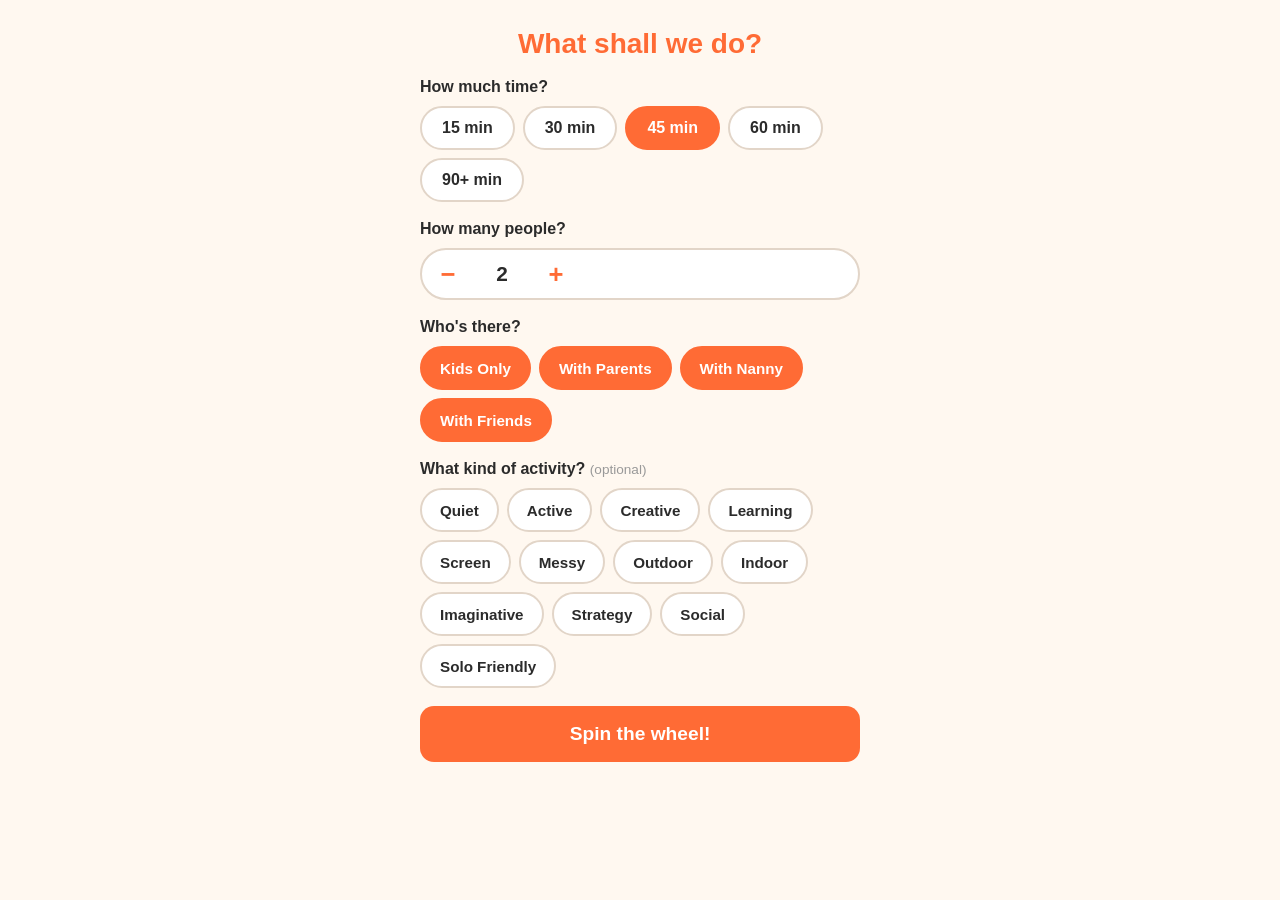
==== index.html @ f618c07a "Build activity wheel app" ====
<!DOCTYPE html>
<html lang="en">
<head>
  <meta charset="UTF-8">
  <meta name="viewport" content="width=device-width, initial-scale=1.0, viewport-fit=cover">
  <title>Activity Wheel</title>
  <link rel="stylesheet" href="styles.css">
</head>
<body>
  <div id="app">

    <!-- Screen 1: Inputs -->
    <section id="screen-inputs" class="screen">
      <h1>What shall we do?</h1>

      <div class="field">
        <label>How much time?</label>
        <div class="time-buttons">
          <button class="time-btn" data-value="15">15 min</button>
          <button class="time-btn" data-value="30">30 min</button>
          <button class="time-btn" data-value="45">45 min</button>
          <button class="time-btn" data-value="60">60 min</button>
          <button class="time-btn" data-value="90">90+ min</button>
        </div>
      </div>

      <div class="field">
        <label>How many people?</label>
        <div class="stepper">
          <button class="stepper-btn" id="people-minus" aria-label="Fewer people">−</button>
          <span id="people-count">2</span>
          <button class="stepper-btn" id="people-plus" aria-label="More people">+</button>
        </div>
      </div>

      <div class="field">
        <label>Who's there?</label>
        <div class="chips" id="who-chips"></div>
      </div>

      <div class="field">
        <label>What kind of activity? <span class="optional">(optional)</span></label>
        <div class="chips" id="tag-chips"></div>
      </div>

      <button class="primary-btn" id="go-btn">Spin the wheel!</button>
    </section>

    <!-- Screen 2: Wheel -->
    <section id="screen-wheel" class="screen">
      <h1>Spin!</h1>

      <div id="wheel-wrap">
        <div id="wheel-container">
          <div id="wheel-pointer"></div>
          <canvas id="wheel-canvas"></canvas>
        </div>
      </div>

      <div id="too-few-msg" class="hidden">
        <p>Hmm, not enough matches!</p>
        <p>Go back and loosen your filters a little.</p>
      </div>

      <button class="primary-btn" id="do-spin-btn">Spin!</button>
      <button class="secondary-btn" id="wheel-back-btn">Back to filters</button>
    </section>

    <!-- Screen 3: Result -->
    <section id="screen-result" class="screen">
      <div id="result-content">
        <div id="result-badge"></div>
        <h2 id="result-name"></h2>
        <p id="result-info"></p>
        <button class="primary-btn" id="spin-again-btn">Spin again!</button>
        <button class="secondary-btn" id="start-over-btn">Change filters</button>
      </div>
    </section>

    <!-- File:// notice -->
    <section id="screen-file-error" class="screen">
      <h2>One small step first</h2>
      <p>This app loads data with <code>fetch()</code>, which needs a local server — not a <code>file://</code> URL.</p>
      <p>Open a terminal in this folder and run:</p>
      <div class="code-block">
        <code id="server-cmd">python3 -m http.server</code>
        <button class="copy-btn" id="copy-cmd">Copy</button>
      </div>
      <p>Then open <strong>http://localhost:8000</strong> in your browser.</p>
    </section>

  </div>
  <script src="app.js"></script>
</body>
</html>
---- styles.css ----
*, *::before, *::after {
  box-sizing: border-box;
  margin: 0;
  padding: 0;
}

:root {
  --primary:      #ff6b35;
  --primary-dark: #e85a24;
  --bg:           #fff8f0;
  --surface:      #ffffff;
  --text:         #2b2b2b;
  --muted:        #999;
  --border:       #e2d5c8;
  --r:            14px;
  --gap:          18px;
}

html, body {
  height: 100%;
  background: var(--bg);
  color: var(--text);
  font-family: -apple-system, BlinkMacSystemFont, 'Segoe UI', Roboto, sans-serif;
  font-size: 16px;
  -webkit-tap-highlight-color: transparent;
  overflow: hidden;
}

#app { height: 100%; }

/* ── Screens ─────────────────────────────────────────────────────── */
.screen { display: none; }

.screen.active {
  display: flex;
  flex-direction: column;
  align-items: center;
  height: 100%;
  overflow-y: auto;
  padding: 28px 20px 40px;
  gap: var(--gap);
}

/* ── Type ────────────────────────────────────────────────────────── */
h1 {
  font-size: 1.75rem;
  font-weight: 800;
  color: var(--primary);
  text-align: center;
  flex-shrink: 0;
}

h2 {
  font-size: 1.35rem;
  font-weight: 700;
  text-align: center;
}

/* ── Field ───────────────────────────────────────────────────────── */
.field {
  width: 100%;
  max-width: 440px;
  display: flex;
  flex-direction: column;
  gap: 10px;
  flex-shrink: 0;
}

.field > label {
  font-size: 1rem;
  font-weight: 700;
}

.optional {
  font-weight: 400;
  font-size: 0.85em;
  color: var(--muted);
}

/* ── Time buttons ────────────────────────────────────────────────── */
.time-buttons {
  display: flex;
  flex-wrap: wrap;
  gap: 8px;
}

.time-btn {
  min-height: 44px;
  padding: 0 20px;
  border-radius: 100px;
  border: 2px solid var(--border);
  background: var(--surface);
  font-size: 1rem;
  font-weight: 600;
  cursor: pointer;
  color: var(--text);
  transition: background 0.15s, border-color 0.15s, color 0.15s;
}

.time-btn.selected {
  background: var(--primary);
  border-color: var(--primary);
  color: #fff;
}

/* ── Stepper ─────────────────────────────────────────────────────── */
.stepper {
  display: inline-flex;
  align-items: center;
  border: 2px solid var(--border);
  border-radius: 100px;
  overflow: hidden;
  background: var(--surface);
  height: 52px;
}

.stepper-btn {
  width: 52px;
  height: 100%;
  background: none;
  border: none;
  font-size: 1.6rem;
  font-weight: 700;
  cursor: pointer;
  color: var(--primary);
  display: flex;
  align-items: center;
  justify-content: center;
}

.stepper-btn:active { background: #ffe8d8; }

#people-count {
  min-width: 56px;
  text-align: center;
  font-size: 1.3rem;
  font-weight: 700;
  pointer-events: none;
  user-select: none;
}

/* ── Chips ───────────────────────────────────────────────────────── */
.chips {
  display: flex;
  flex-wrap: wrap;
  gap: 8px;
}

.chip {
  min-height: 44px;
  padding: 0 18px;
  border-radius: 100px;
  border: 2px solid var(--border);
  background: var(--surface);
  font-size: 0.95rem;
  font-weight: 600;
  cursor: pointer;
  color: var(--text);
  transition: background 0.15s, border-color 0.15s, color 0.15s;
  text-transform: capitalize;
}

.chip.selected {
  background: var(--primary);
  border-color: var(--primary);
  color: #fff;
}

/* ── Primary / secondary buttons ─────────────────────────────────── */
.primary-btn {
  min-height: 56px;
  width: 100%;
  max-width: 440px;
  border: none;
  border-radius: var(--r);
  background: var(--primary);
  color: #fff;
  font-size: 1.2rem;
  font-weight: 800;
  cursor: pointer;
  flex-shrink: 0;
  transition: background 0.15s, transform 0.1s;
}

.primary-btn:hover  { background: var(--primary-dark); }
.primary-btn:active { transform: scale(0.97); }
.primary-btn:disabled {
  opacity: 0.5;
  cursor: default;
  transform: none;
}

.secondary-btn {
  min-height: 48px;
  width: 100%;
  max-width: 440px;
  border: 2px solid var(--border);
  border-radius: var(--r);
  background: var(--surface);
  color: var(--text);
  font-size: 1rem;
  font-weight: 700;
  cursor: pointer;
  flex-shrink: 0;
  transition: border-color 0.15s, color 0.15s;
}

.secondary-btn:hover { border-color: var(--primary); color: var(--primary); }

/* ── Wheel ───────────────────────────────────────────────────────── */
#wheel-wrap {
  flex-shrink: 0;
  display: flex;
  justify-content: center;
}

#wheel-container {
  position: relative;
  padding-top: 30px;   /* room for the pointer triangle */
}

#wheel-pointer {
  position: absolute;
  top: 0;
  left: 50%;
  transform: translateX(-50%);
  width: 0;
  height: 0;
  border-left: 13px solid transparent;
  border-right: 13px solid transparent;
  border-top: 32px solid #e74c3c;
  filter: drop-shadow(0 2px 4px rgba(0,0,0,0.3));
  z-index: 10;
}

#wheel-canvas {
  display: block;
  border-radius: 50%;
  box-shadow: 0 6px 30px rgba(0,0,0,0.18);
}

/* ── Too-few message ─────────────────────────────────────────────── */
#too-few-msg {
  max-width: 340px;
  text-align: center;
  padding: 24px 20px;
  background: #fff3cd;
  border: 2px solid #ffc107;
  border-radius: var(--r);
  line-height: 1.5;
  flex-shrink: 0;
}

#too-few-msg p + p { margin-top: 6px; color: var(--muted); }

.hidden { display: none !important; }

/* ── Result ──────────────────────────────────────────────────────── */
#screen-result { justify-content: center; }

#result-content {
  display: flex;
  flex-direction: column;
  align-items: center;
  gap: 18px;
  max-width: 440px;
  width: 100%;
  text-align: center;
}

#result-badge {
  width: 88px;
  height: 88px;
  border-radius: 50%;
  background: linear-gradient(135deg, #ff6b35, #ff922b);
  display: flex;
  align-items: center;
  justify-content: center;
  font-size: 2.6rem;
  box-shadow: 0 4px 16px rgba(255,107,53,0.4);
  flex-shrink: 0;
}

#result-name {
  font-size: 2rem;
  font-weight: 800;
  color: var(--primary);
  line-height: 1.2;
}

#result-info {
  font-size: 1.05rem;
  color: var(--muted);
  font-weight: 500;
}

/* ── File-error screen ───────────────────────────────────────────── */
#screen-file-error {
  justify-content: center;
  text-align: center;
  gap: 20px;
}

#screen-file-error h2 { font-size: 1.6rem; color: var(--text); }

#screen-file-error p {
  max-width: 360px;
  line-height: 1.6;
  color: var(--muted);
}

#screen-file-error code {
  background: #eee;
  padding: 2px 6px;
  border-radius: 4px;
  font-family: monospace;
  font-size: 0.9em;
  color: var(--text);
}

#screen-file-error strong { color: var(--text); }

.code-block {
  display: flex;
  align-items: center;
  gap: 12px;
  background: #1e1e2e;
  color: #a6e3a1;
  padding: 14px 18px;
  border-radius: 10px;
  font-family: monospace;
  font-size: 0.95rem;
  max-width: 420px;
  width: 100%;
}

.code-block code {
  flex: 1;
  text-align: left;
  background: none;
  padding: 0;
  color: #a6e3a1;
}

.copy-btn {
  background: #444466;
  color: #fff;
  border: none;
  padding: 8px 14px;
  border-radius: 7px;
  cursor: pointer;
  font-size: 0.85rem;
  min-height: 36px;
  white-space: nowrap;
}

.copy-btn:hover { background: #6666aa; }

/* ── Confetti ────────────────────────────────────────────────────── */
.confetti-piece {
  position: fixed;
  top: -20px;
  pointer-events: none;
  z-index: 9999;
  animation: confetti-fall linear forwards;
}

@keyframes confetti-fall {
  to {
    transform: translateY(110vh) rotate(720deg);
    opacity: 0;
  }
}
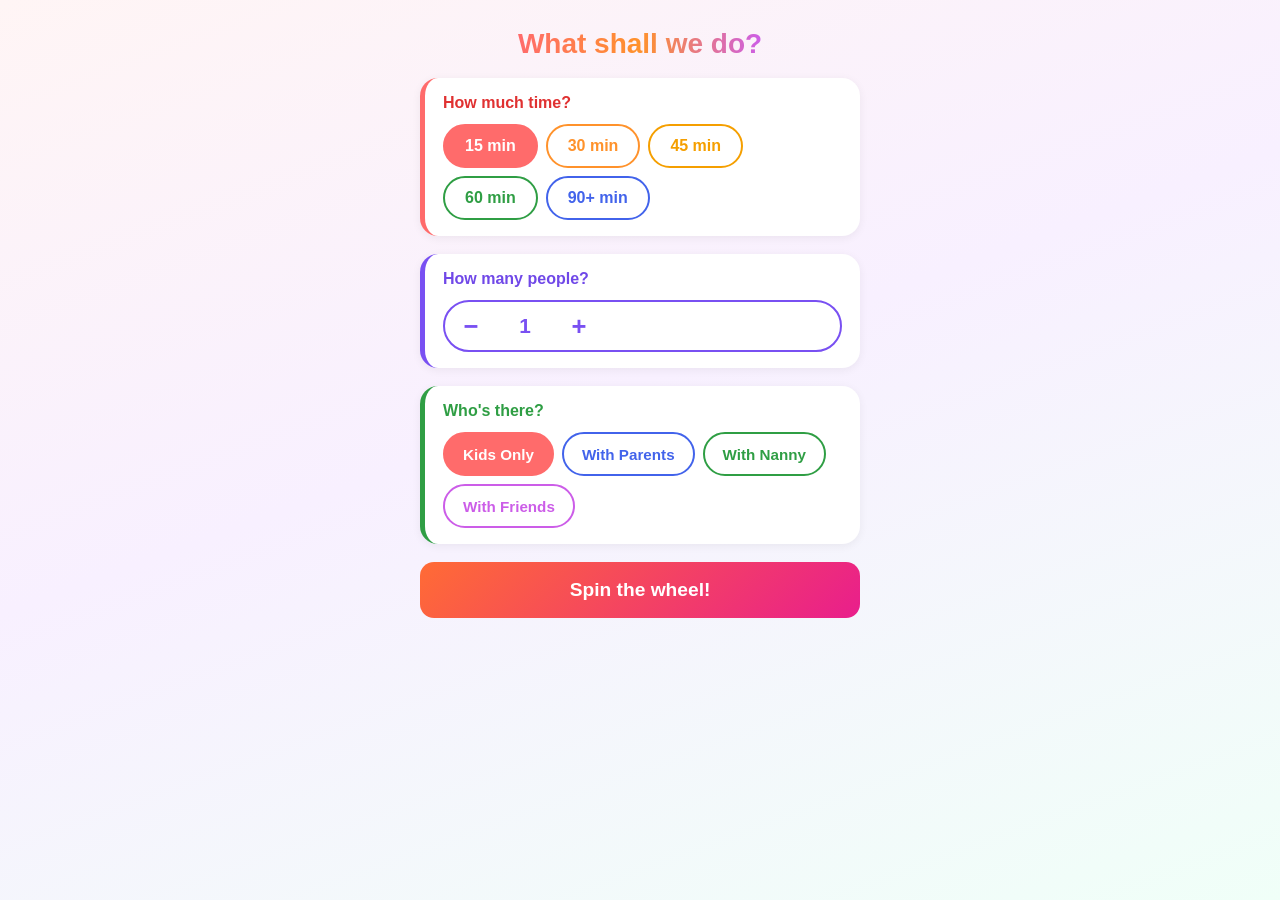
==== commit 5819bb7e: "tweaks to appearance" ====
--- a/index.html
+++ b/index.html
@@ -13,7 +13,7 @@
     <section id="screen-inputs" class="screen">
       <h1>What shall we do?</h1>
 
-      <div class="field">
+      <div class="field field--time">
         <label>How much time?</label>
         <div class="time-buttons">
           <button class="time-btn" data-value="15">15 min</button>
@@ -24,7 +24,7 @@
         </div>
       </div>
 
-      <div class="field">
+      <div class="field field--people">
         <label>How many people?</label>
         <div class="stepper">
           <button class="stepper-btn" id="people-minus" aria-label="Fewer people">−</button>
@@ -33,14 +33,9 @@
         </div>
       </div>
 
-      <div class="field">
+      <div class="field field--who">
         <label>Who's there?</label>
         <div class="chips" id="who-chips"></div>
-      </div>
-
-      <div class="field">
-        <label>What kind of activity? <span class="optional">(optional)</span></label>
-        <div class="chips" id="tag-chips"></div>
       </div>
 
       <button class="primary-btn" id="go-btn">Spin the wheel!</button>
--- a/styles.css
+++ b/styles.css
@@ -18,7 +18,7 @@
 
 html, body {
   height: 100%;
-  background: var(--bg);
+  background: linear-gradient(160deg, #fff5f5 0%, #f8f0ff 45%, #f0fff8 100%);
   color: var(--text);
   font-family: -apple-system, BlinkMacSystemFont, 'Segoe UI', Roboto, sans-serif;
   font-size: 16px;
@@ -45,9 +45,13 @@
 h1 {
   font-size: 1.75rem;
   font-weight: 800;
-  color: var(--primary);
-  text-align: center;
-  flex-shrink: 0;
+  text-align: center;
+  flex-shrink: 0;
+  /* gradient text */
+  background: linear-gradient(90deg, #ff6b6b, #ff922b, #cc5de8);
+  -webkit-background-clip: text;
+  -webkit-text-fill-color: transparent;
+  background-clip: text;
 }
 
 h2 {
@@ -56,26 +60,35 @@
   text-align: center;
 }
 
-/* ── Field ───────────────────────────────────────────────────────── */
+/* ── Field cards ─────────────────────────────────────────────────── */
 .field {
   width: 100%;
   max-width: 440px;
   display: flex;
   flex-direction: column;
-  gap: 10px;
-  flex-shrink: 0;
+  gap: 12px;
+  flex-shrink: 0;
+  background: #fff;
+  border-radius: 18px;
+  padding: 16px 18px;
+  box-shadow: 0 2px 10px rgba(0,0,0,0.06);
+  border-left: 5px solid transparent;
 }
 
 .field > label {
   font-size: 1rem;
-  font-weight: 700;
-}
-
-.optional {
-  font-weight: 400;
-  font-size: 0.85em;
-  color: var(--muted);
-}
+  font-weight: 800;
+}
+
+/* Per-field accent colours */
+.field--time   { border-left-color: #FF6B6B; }
+.field--time   > label { color: #e03131; }
+
+.field--people { border-left-color: #7950F2; }
+.field--people > label { color: #7048e8; }
+
+.field--who    { border-left-color: #2F9E44; }
+.field--who    > label { color: #2f9e44; }
 
 /* ── Time buttons ────────────────────────────────────────────────── */
 .time-buttons {
@@ -83,23 +96,30 @@
   flex-wrap: wrap;
   gap: 8px;
 }
+
+/* Assign a colour to each button via CSS custom property */
+.time-buttons .time-btn:nth-child(1) { --c: #FF6B6B; }
+.time-buttons .time-btn:nth-child(2) { --c: #FF922B; }
+.time-buttons .time-btn:nth-child(3) { --c: #F59F00; }
+.time-buttons .time-btn:nth-child(4) { --c: #2F9E44; }
+.time-buttons .time-btn:nth-child(5) { --c: #4263EB; }
 
 .time-btn {
   min-height: 44px;
   padding: 0 20px;
   border-radius: 100px;
-  border: 2px solid var(--border);
+  border: 2px solid var(--c, var(--border));
   background: var(--surface);
   font-size: 1rem;
-  font-weight: 600;
-  cursor: pointer;
-  color: var(--text);
-  transition: background 0.15s, border-color 0.15s, color 0.15s;
+  font-weight: 700;
+  cursor: pointer;
+  color: var(--c, var(--text));
+  transition: background 0.15s, color 0.15s;
 }
 
 .time-btn.selected {
-  background: var(--primary);
-  border-color: var(--primary);
+  background: var(--c, var(--primary));
+  border-color: var(--c, var(--primary));
   color: #fff;
 }
 
@@ -107,7 +127,7 @@
 .stepper {
   display: inline-flex;
   align-items: center;
-  border: 2px solid var(--border);
+  border: 2px solid #7950F2;
   border-radius: 100px;
   overflow: hidden;
   background: var(--surface);
@@ -122,19 +142,20 @@
   font-size: 1.6rem;
   font-weight: 700;
   cursor: pointer;
-  color: var(--primary);
+  color: #7950F2;
   display: flex;
   align-items: center;
   justify-content: center;
 }
 
-.stepper-btn:active { background: #ffe8d8; }
+.stepper-btn:active { background: #f0eaff; }
 
 #people-count {
   min-width: 56px;
   text-align: center;
   font-size: 1.3rem;
-  font-weight: 700;
+  font-weight: 800;
+  color: #7950F2;
   pointer-events: none;
   user-select: none;
 }
@@ -146,25 +167,32 @@
   gap: 8px;
 }
 
+/* Base chip (used by who-chips) */
 .chip {
   min-height: 44px;
   padding: 0 18px;
   border-radius: 100px;
-  border: 2px solid var(--border);
+  border: 2px solid var(--c, var(--border));
   background: var(--surface);
   font-size: 0.95rem;
-  font-weight: 600;
-  cursor: pointer;
-  color: var(--text);
-  transition: background 0.15s, border-color 0.15s, color 0.15s;
+  font-weight: 700;
+  cursor: pointer;
+  color: var(--c, var(--text));
+  transition: background 0.15s, color 0.15s;
   text-transform: capitalize;
 }
 
 .chip.selected {
-  background: var(--primary);
-  border-color: var(--primary);
+  background: var(--c, var(--primary));
+  border-color: var(--c, var(--primary));
   color: #fff;
 }
+
+/* Who chip colours (4 chips, one per who value) */
+#who-chips .chip:nth-child(1) { --c: #FF6B6B; }
+#who-chips .chip:nth-child(2) { --c: #4263EB; }
+#who-chips .chip:nth-child(3) { --c: #2F9E44; }
+#who-chips .chip:nth-child(4) { --c: #CC5DE8; }
 
 /* ── Primary / secondary buttons ─────────────────────────────────── */
 .primary-btn {
@@ -180,6 +208,14 @@
   cursor: pointer;
   flex-shrink: 0;
   transition: background 0.15s, transform 0.1s;
+}
+
+/* Rainbow gradient on the inputs-screen spin button specifically */
+#screen-inputs .primary-btn {
+  background: linear-gradient(135deg, #ff6b35 0%, #e91e8c 100%);
+}
+#screen-inputs .primary-btn:hover {
+  background: linear-gradient(135deg, #e85a24 0%, #c5186d 100%);
 }
 
 .primary-btn:hover  { background: var(--primary-dark); }
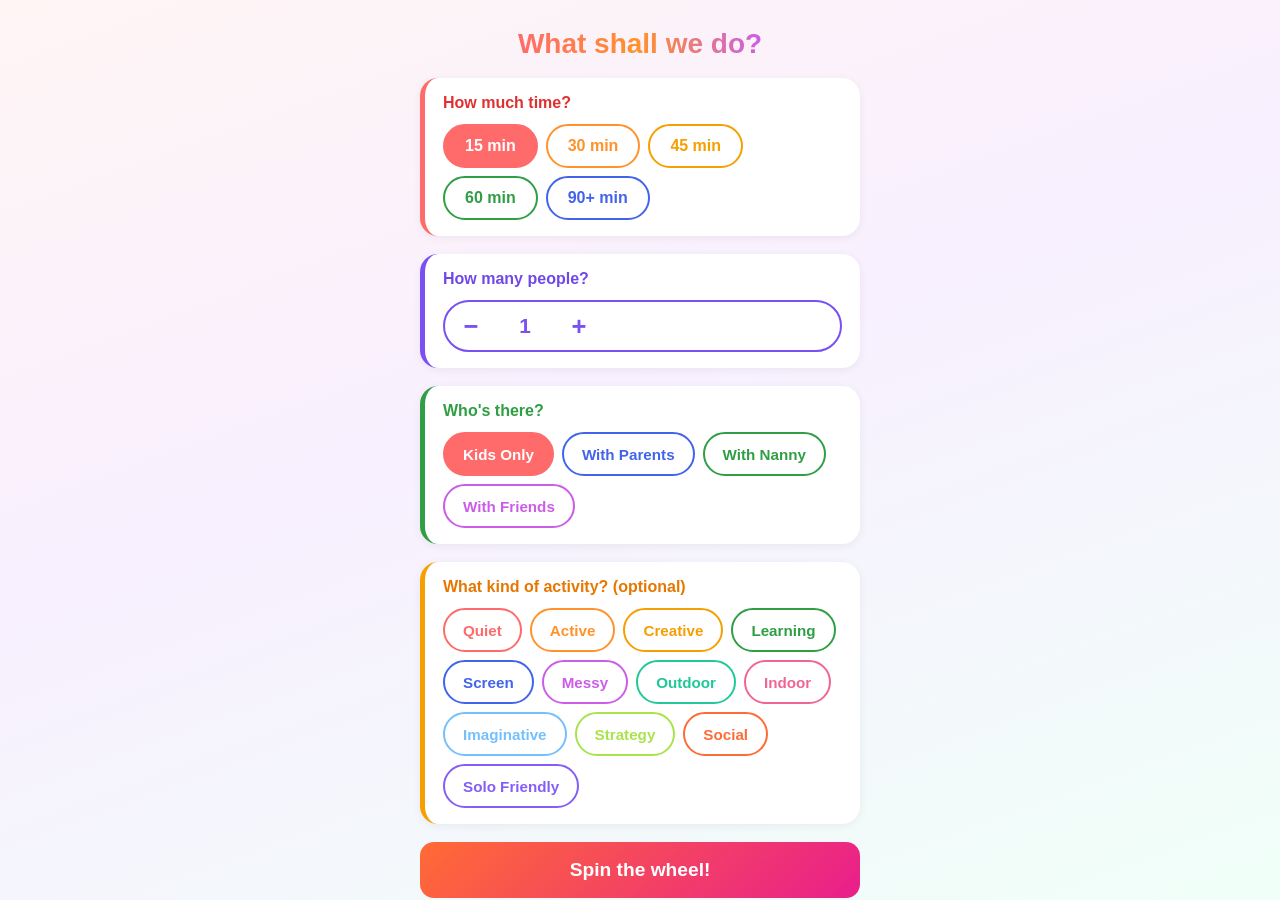
==== commit ae921ff0: "kinds are back" ====
--- a/index.html
+++ b/index.html
@@ -36,6 +36,11 @@
       <div class="field field--who">
         <label>Who's there?</label>
         <div class="chips" id="who-chips"></div>
+      </div>
+
+      <div class="field field--tags">
+        <label>What kind of activity? <span class="optional">(optional)</span></label>
+        <div class="chips" id="tag-chips"></div>
       </div>
 
       <button class="primary-btn" id="go-btn">Spin the wheel!</button>
--- a/styles.css
+++ b/styles.css
@@ -89,6 +89,23 @@
 
 .field--who    { border-left-color: #2F9E44; }
 .field--who    > label { color: #2f9e44; }
+
+.field--tags   { border-left-color: #F59F00; }
+.field--tags   > label { color: #e67700; }
+
+/* Tag chip colours — cycle through a palette */
+#tag-chips .chip:nth-child(12n+1)  { --c: #FF6B6B; }
+#tag-chips .chip:nth-child(12n+2)  { --c: #FF922B; }
+#tag-chips .chip:nth-child(12n+3)  { --c: #F59F00; }
+#tag-chips .chip:nth-child(12n+4)  { --c: #2F9E44; }
+#tag-chips .chip:nth-child(12n+5)  { --c: #4263EB; }
+#tag-chips .chip:nth-child(12n+6)  { --c: #CC5DE8; }
+#tag-chips .chip:nth-child(12n+7)  { --c: #20C997; }
+#tag-chips .chip:nth-child(12n+8)  { --c: #F06595; }
+#tag-chips .chip:nth-child(12n+9)  { --c: #74C0FC; }
+#tag-chips .chip:nth-child(12n+10) { --c: #A9E34B; }
+#tag-chips .chip:nth-child(12n+11) { --c: #FF6B35; }
+#tag-chips .chip:nth-child(12n+12) { --c: #845EF7; }
 
 /* ── Time buttons ────────────────────────────────────────────────── */
 .time-buttons {
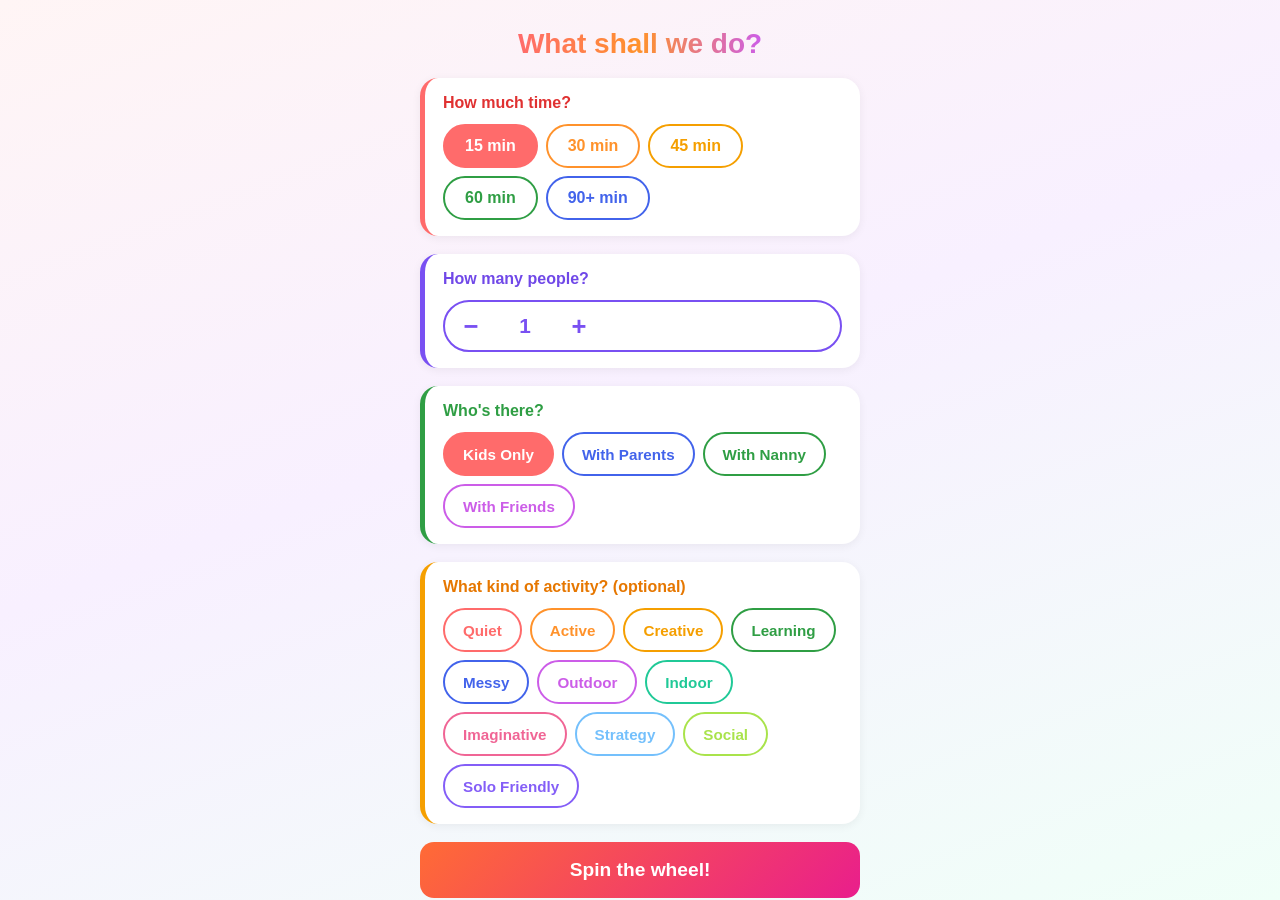
==== commit 8683169f: "settings page" ====
--- a/index.html
+++ b/index.html
@@ -44,6 +44,7 @@
       </div>
 
       <button class="primary-btn" id="go-btn">Spin the wheel!</button>
+      <a href="admin.html" class="admin-link">Manage activities</a>
     </section>
 
     <!-- Screen 2: Wheel -->
@@ -90,6 +91,6 @@
     </section>
 
   </div>
-  <script src="app.js"></script>
+  <script src="app.js?v=3"></script>
 </body>
 </html>
--- a/styles.css
+++ b/styles.css
@@ -93,19 +93,6 @@
 .field--tags   { border-left-color: #F59F00; }
 .field--tags   > label { color: #e67700; }
 
-/* Tag chip colours — cycle through a palette */
-#tag-chips .chip:nth-child(12n+1)  { --c: #FF6B6B; }
-#tag-chips .chip:nth-child(12n+2)  { --c: #FF922B; }
-#tag-chips .chip:nth-child(12n+3)  { --c: #F59F00; }
-#tag-chips .chip:nth-child(12n+4)  { --c: #2F9E44; }
-#tag-chips .chip:nth-child(12n+5)  { --c: #4263EB; }
-#tag-chips .chip:nth-child(12n+6)  { --c: #CC5DE8; }
-#tag-chips .chip:nth-child(12n+7)  { --c: #20C997; }
-#tag-chips .chip:nth-child(12n+8)  { --c: #F06595; }
-#tag-chips .chip:nth-child(12n+9)  { --c: #74C0FC; }
-#tag-chips .chip:nth-child(12n+10) { --c: #A9E34B; }
-#tag-chips .chip:nth-child(12n+11) { --c: #FF6B35; }
-#tag-chips .chip:nth-child(12n+12) { --c: #845EF7; }
 
 /* ── Time buttons ────────────────────────────────────────────────── */
 .time-buttons {
@@ -205,11 +192,6 @@
   color: #fff;
 }
 
-/* Who chip colours (4 chips, one per who value) */
-#who-chips .chip:nth-child(1) { --c: #FF6B6B; }
-#who-chips .chip:nth-child(2) { --c: #4263EB; }
-#who-chips .chip:nth-child(3) { --c: #2F9E44; }
-#who-chips .chip:nth-child(4) { --c: #CC5DE8; }
 
 /* ── Primary / secondary buttons ─────────────────────────────────── */
 .primary-btn {
@@ -409,6 +391,17 @@
 
 .copy-btn:hover { background: #6666aa; }
 
+/* ── Admin link (discrete, bottom-right of inputs screen) ───────── */
+.admin-link {
+  font-size: 0.7rem;
+  color: var(--muted);
+  text-decoration: none;
+  opacity: 0.45;
+  align-self: flex-end;
+  padding: 4px 2px;
+}
+.admin-link:hover { opacity: 0.9; }
+
 /* ── Confetti ────────────────────────────────────────────────────── */
 .confetti-piece {
   position: fixed;
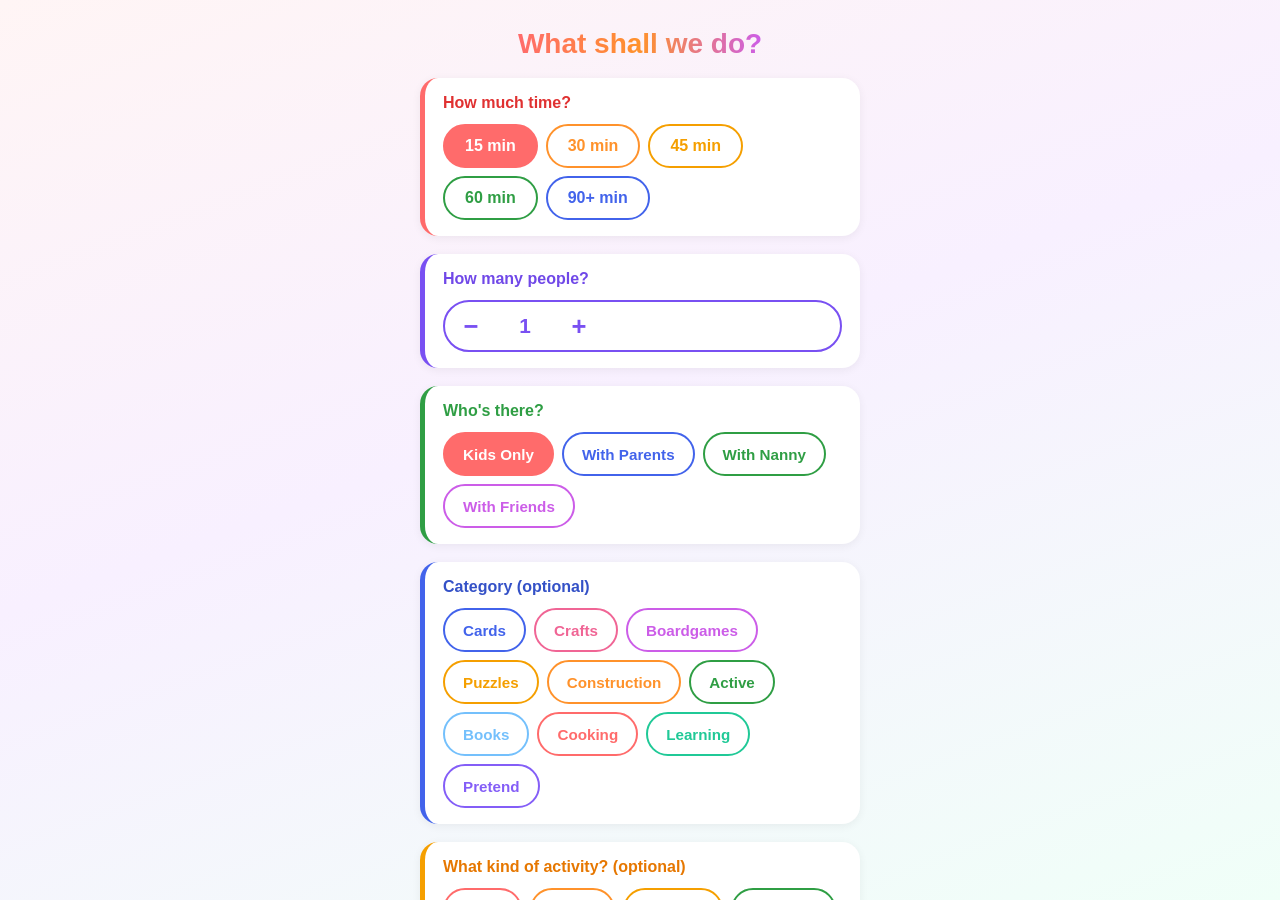
==== commit 8e02e93f: "better data" ====
--- a/index.html
+++ b/index.html
@@ -36,6 +36,11 @@
       <div class="field field--who">
         <label>Who's there?</label>
         <div class="chips" id="who-chips"></div>
+      </div>
+
+      <div class="field field--category">
+        <label>Category <span class="optional">(optional)</span></label>
+        <div class="chips" id="category-chips"></div>
       </div>
 
       <div class="field field--tags">
@@ -91,6 +96,6 @@
     </section>
 
   </div>
-  <script src="app.js?v=3"></script>
+  <script src="app.js?v=4"></script>
 </body>
 </html>
--- a/styles.css
+++ b/styles.css
@@ -89,6 +89,9 @@
 
 .field--who    { border-left-color: #2F9E44; }
 .field--who    > label { color: #2f9e44; }
+
+.field--category { border-left-color: #4263EB; }
+.field--category > label { color: #3451c7; }
 
 .field--tags   { border-left-color: #F59F00; }
 .field--tags   > label { color: #e67700; }
